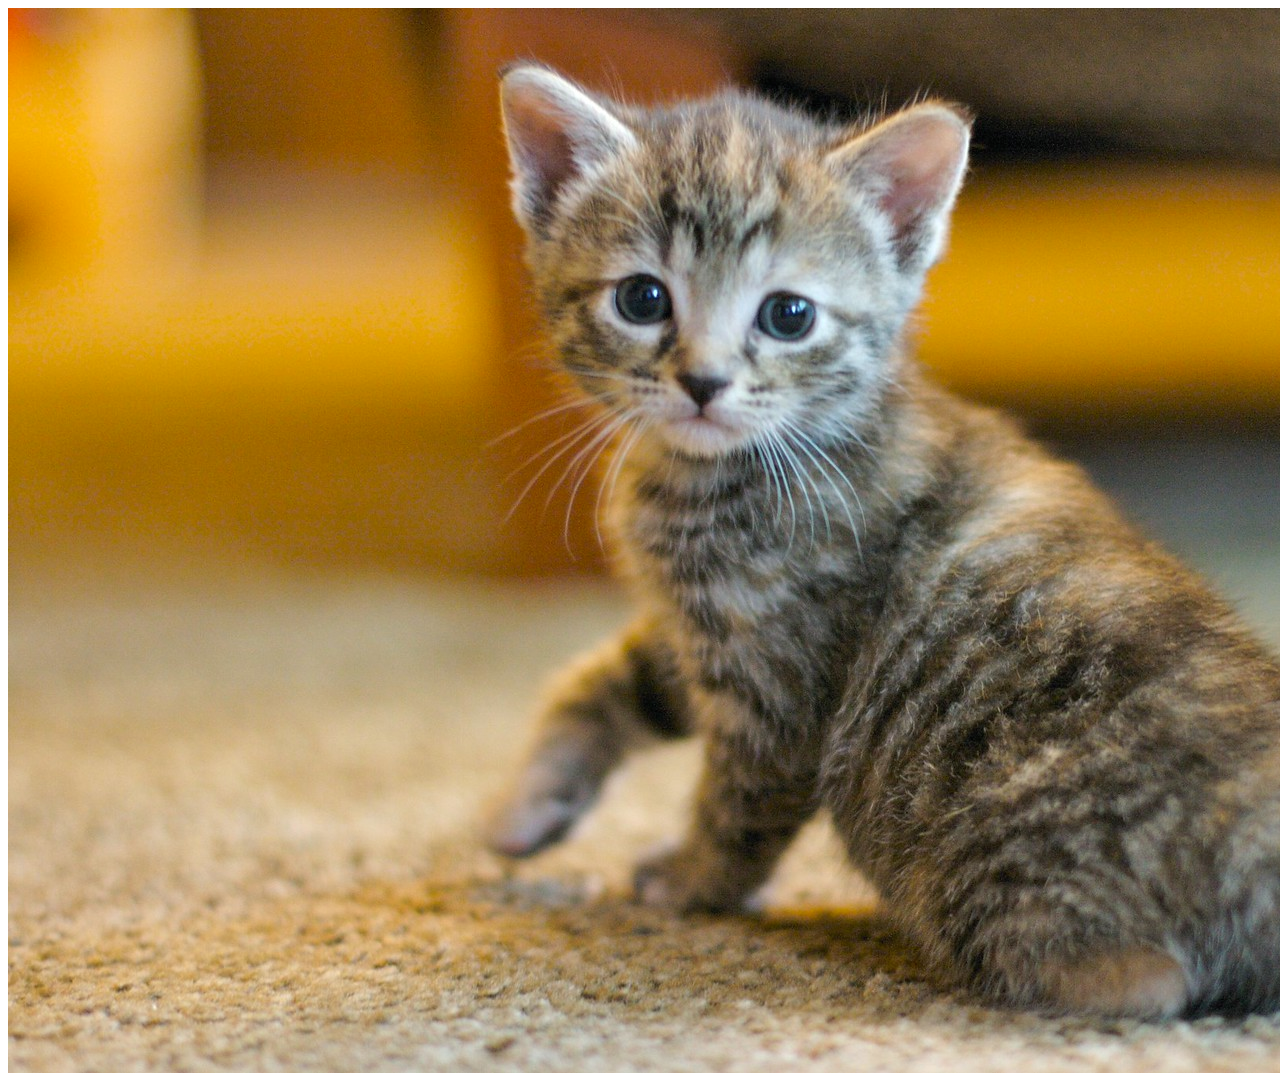
==== cat-clicker/index.html @ da6e55e4 "add cat-clicker 1st version" ====
<!DOCTYPE html>
<html lang="en">
<head>
    <meta charset="UTF-8">
    <meta http-equiv="X-UA-Compatible" content="IE=edge">
    <meta name="viewport" content="width=device-width, initial-scale=1.0">
    <title>Document</title>
</head>
<body>
    <div class="cat-wrapper">
        <img src="./cat.jpg" alt="cat">
    </div>
    <script src="./script.js"></script>
</body>
</html>
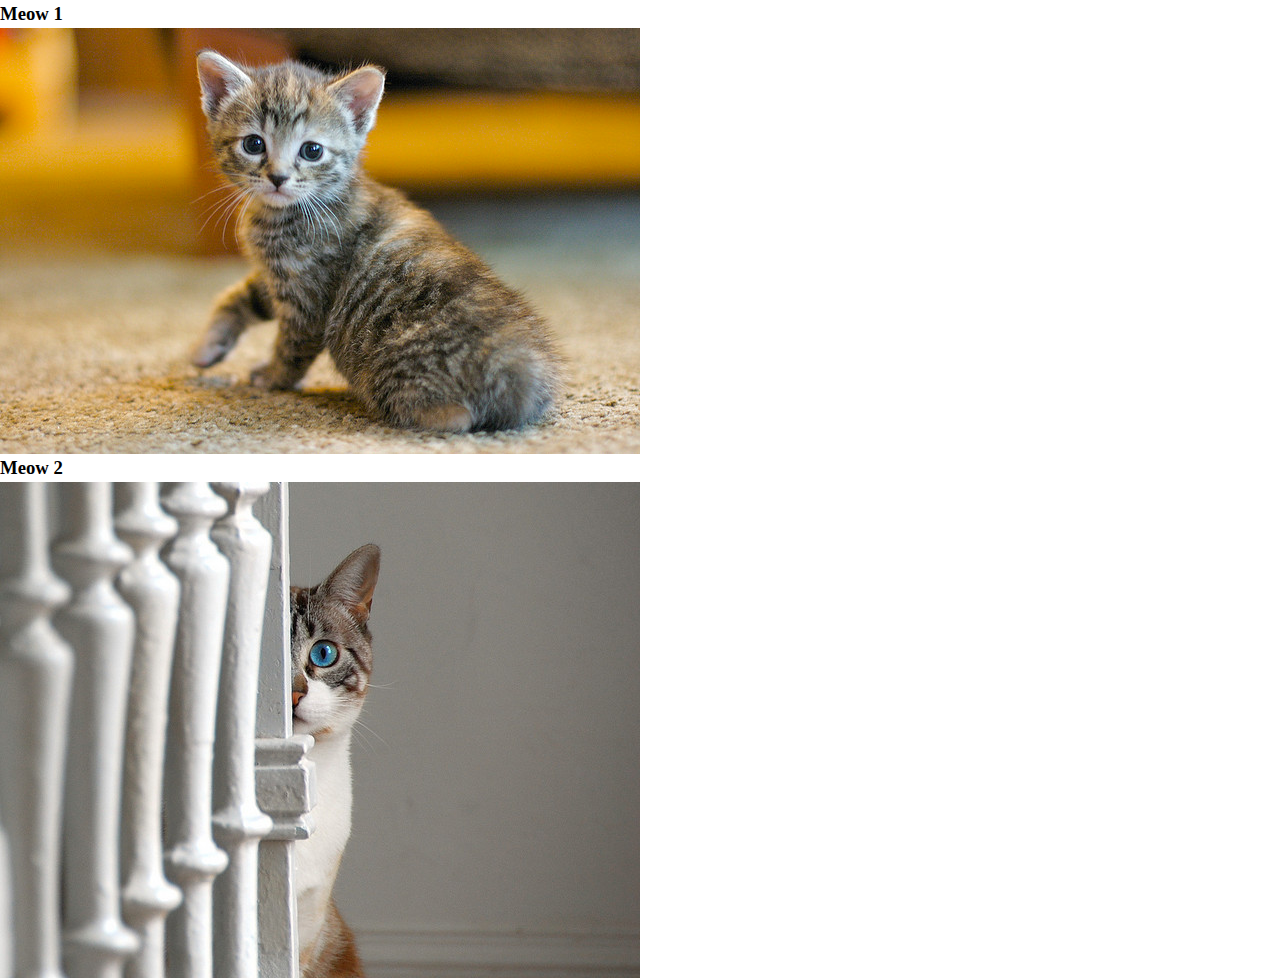
==== commit 53777e15: "requirement 2 cat clicker" ====
--- a/cat-clicker/index.html
+++ b/cat-clicker/index.html
@@ -5,10 +5,17 @@
     <meta http-equiv="X-UA-Compatible" content="IE=edge">
     <meta name="viewport" content="width=device-width, initial-scale=1.0">
     <title>Document</title>
+    <link rel="stylesheet" href="./styles.css">
 </head>
 <body>
+
     <div class="cat-wrapper">
-        <img src="./cat.jpg" alt="cat">
+        <h3>Meow 1</h3>
+        <h4 id="cat1-click"></h4>
+        <img id="cat1-image" class="cat-image" src="./cat1.jpg" alt="cat-1">
+        <h3>Meow 2</h3>
+        <h4 id="cat2-click"></h4>
+        <img id="cat2-image" class="cat-image" src="./cat2.jpg" alt="cat-2">
     </div>
     <script src="./script.js"></script>
 </body>
--- a/cat-clicker/styles.css
+++ b/cat-clicker/styles.css
@@ -0,0 +1,90 @@
+/* Box sizing rules */
+*,
+*::before,
+*::after {
+  box-sizing: border-box;
+}
+
+/* Remove default padding */
+ul[class],
+ol[class] {
+  padding: 0;
+}
+
+/* Remove default margin */
+body,
+h1,
+h2,
+h3,
+h4,
+p,
+ul[class],
+ol[class],
+li,
+figure,
+figcaption,
+blockquote,
+dl,
+dd {
+  margin: 0;
+}
+
+/* Set core body defaults */
+body {
+  min-height: 100vh;
+  scroll-behavior: smooth;
+  text-rendering: optimizeSpeed;
+  line-height: 1.5;
+}
+
+/* Remove list styles on ul, ol elements with a class attribute */
+ul[class],
+ol[class] {
+  list-style: none;
+}
+
+/* A elements that don't have a class get default styles */
+a:not([class]) {
+  text-decoration-skip-ink: auto;
+}
+
+/* Make images easier to work with */
+img {
+  max-width: 100%;
+  display: block;
+}
+
+/* Natural flow and rhythm in articles by default */
+article > * + * {
+  margin-top: 1em;
+}
+
+/* Inherit fonts for inputs and buttons */
+input,
+button,
+textarea,
+select {
+  font: inherit;
+}
+
+/* Remove all animations and transitions for people that prefer not to see them */
+@media (prefers-reduced-motion: reduce) {
+  * {
+    animation-duration: 0.01ms !important;
+    animation-iteration-count: 1 !important;
+    transition-duration: 0.01ms !important;
+    scroll-behavior: auto !important;
+  }
+}
+
+html, body {
+    width: 100vw;
+}
+
+.cat-wrapper {
+    width: 100%;
+}
+
+img.cat-image {
+    width: 50%;
+}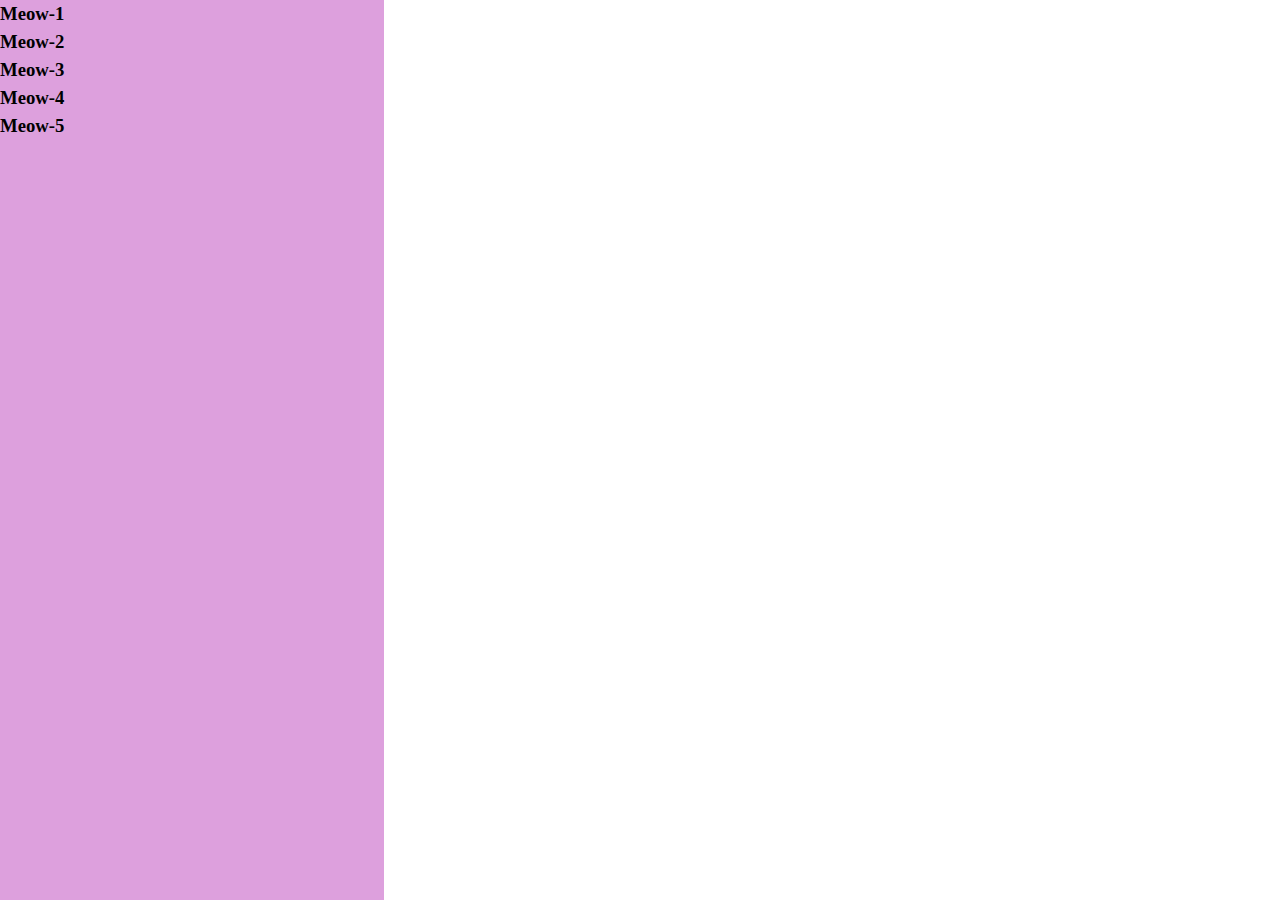
==== commit 32f170d2: "requirement 3 cat clicker" ====
--- a/cat-clicker/index.html
+++ b/cat-clicker/index.html
@@ -10,13 +10,16 @@
 <body>
 
     <div class="cat-wrapper">
-        <h3>Meow 1</h3>
-        <h4 id="cat1-click"></h4>
-        <img id="cat1-image" class="cat-image" src="./cat1.jpg" alt="cat-1">
-        <h3>Meow 2</h3>
-        <h4 id="cat2-click"></h4>
-        <img id="cat2-image" class="cat-image" src="./cat2.jpg" alt="cat-2">
+        <div class="cat-list">
+        </div>
+        <div id="cat-display">
+            <div>
+                <h2 id="name"></h2>
+                <h3 id="click"></h3>
+            </div>
+        </div>
     </div>
+
     <script src="./script.js"></script>
 </body>
 </html>--- a/cat-clicker/styles.css
+++ b/cat-clicker/styles.css
@@ -79,12 +79,41 @@
 
 html, body {
     width: 100vw;
+    height: 100vh;
 }
 
 .cat-wrapper {
     width: 100%;
+    height: 100%;
+    display: grid; 
+    grid-template-columns: 0.6fr 1.4fr; 
+    grid-template-rows: 1fr; 
+    gap: 0px 0px; 
+    grid-template-areas: 
+        ". ."; 
 }
 
-img.cat-image {
-    width: 50%;
-}+.cat-title {
+    cursor: pointer;
+}
+
+.cat-list {
+    background-color: plum;
+
+}
+#cat-display {
+    /* background-color: #dddda0; */
+    /* background-image: url('cat2.jpg'); */
+    /* Full height */
+    height: 100%;
+    width: 100%;
+
+    /* Center and scale the image nicely */
+    background-position: center;
+    background-repeat: no-repeat;
+    background-size: cover;
+
+    display: flex;
+    justify-content: center;
+    align-items: center;
+}
